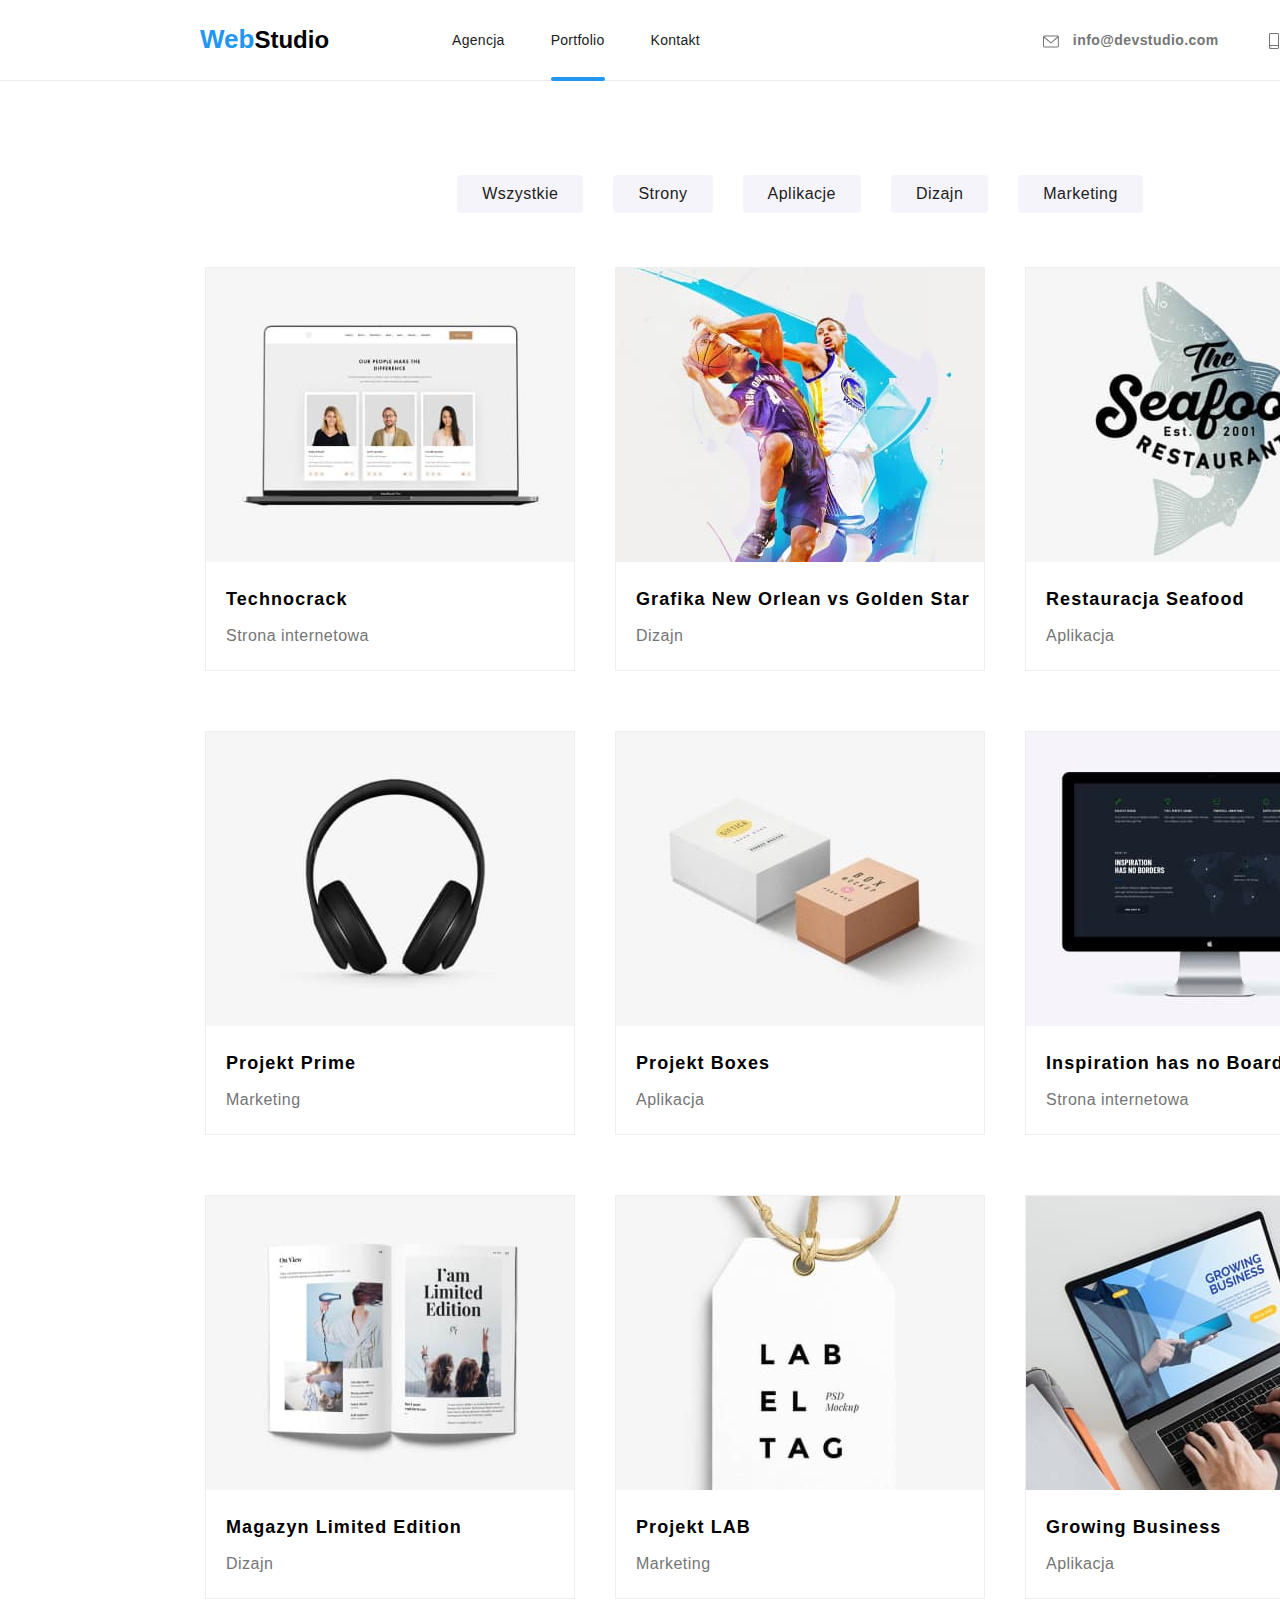
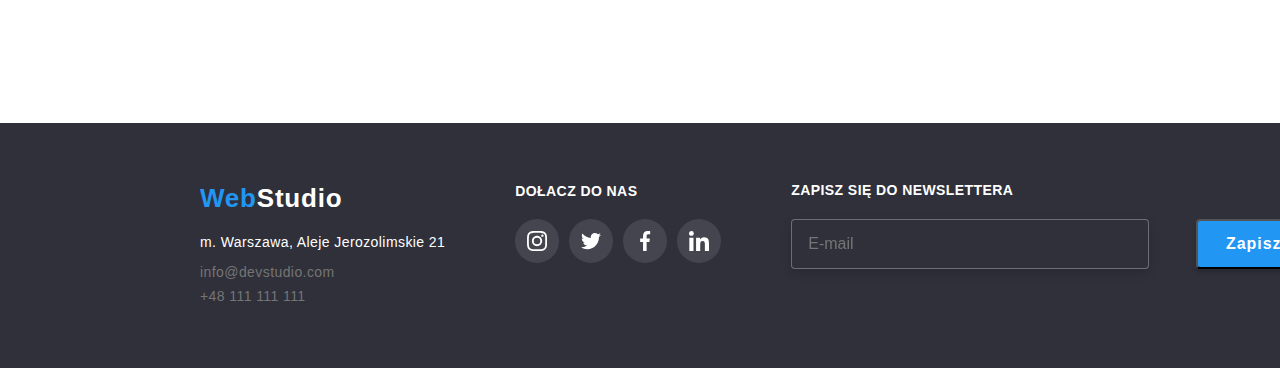
==== portfolio.html @ 66bf0274 "feat: init" ====
<!DOCTYPE html>
<html lang="en">
  <head>
    <meta charset="UTF-8" />
    <meta http-equiv="X-UA-Compatible" content="IE=edge" />
    <meta name="viewport" content="width=device-width, initial-scale=1.0" />
    <title>hw2-portfolio</title>
    <link rel="stylesheet" href="modern-normalize.min.css" />
    <link rel="stylesheet" href="./css/style.css" />
  </head>
  <body>
    <div class="border">
      <header class="container">
        <div class="logo-nav-mail">
          <div class="logo-nav">
            <h2><span class="logo">Web</span>Studio</h2>

            <nav class="nav-description">
              <a class="header-link" href="#">Agencja</a>

              <a class="header-link underline" href="./portfolio.html"
                >Portfolio</a
              >

              <a class="header-link" href="#">Kontakt</a>
            </nav>
          </div>
          <h3 class="mobile-mail">
            <a class="header-contact" href="mailto:info@devstudio.com">
              <svg class="icon-mobile" width="16" height="13">
                <use href="./images/icons.svg#icon-envelope"></use>
              </svg>

              info@devstudio.com</a
            >

            <a class="header-contact" href="tel:+48111111111">
              <svg class="icon-mobile" width="10" height="16">
                <use href="./images/icons.svg#icon-smartphone"></use>
              </svg>
              +48 111 111 111</a
            >
          </h3>
        </div>
      </header>
    </div>
    <main>
      <div class="container">
        <ul class="ul-description-2">
          <li><button class="button-link" type="button">Wszystkie</button></li>
          <li><button class="button-link" type="button">Strony</button></li>
          <li><button class="button-link" type="button">Aplikacje</button></li>
          <li><button class="button-link" type="button">Dizajn</button></li>
          <li><button class="button-link" type="button">Marketing</button></li>
        </ul>
      </div>

      <section class="container">
        <div class="portfolio-list">
          <div class="portfolio-box">
            <div class="portfolio-wrapper">
              <div class="animation">
                <div class="portfolio-overlay">
                  <p class="portfolio-text">
                    Technocrack jest popularną platformą wykorzystywaną do
                    rozpowszechniania koronawirusa. Firmy wykorzystują tę
                    platformę do celów szpiegowskich i ataków na
                    niezabezpieczone serwery konkurencji
                  </p>
                </div>
                <img
                  src="images/img-8.jpg"
                  alt="laptop with portrait of 3 people on the screen"
                  width="370"
                  height="294"
                />
              </div>
              <div class="portfolio-description">
                <h3 class="port-title">Technocrack</h3>
                <p class="port-subtitle">Strona internetowa</p>
              </div>
            </div>
          </div>

          <div class="portfolio-box">
            <div class="portfolio-wrapper">
              <div class="animation">
                <div class="portfolio-overlay">
                  <p class="portfolio-text">
                    Technocrack jest popularną platformą wykorzystywaną do
                    rozpowszechniania koronawirusa. Firmy wykorzystują tę
                    platformę do celów szpiegowskich i ataków na
                    niezabezpieczone serwery konkurencji
                  </p>
                </div>
                <img
                  src="images/img-7.jpg"
                  alt="two people playing basketball"
                  width="370"
                  height="294"
                />
              </div>
              <div class="portfolio-description">
                <h3 class="port-title">Grafika New Orlean vs Golden Star</h3>
                <p class="port-subtitle">Dizajn</p>
              </div>
            </div>
          </div>

          <div class="portfolio-box">
            <div class="portfolio-wrapper">
              <div class="animation">
                <div class="portfolio-overlay">
                  <p class="portfolio-text">
                    Technocrack jest popularną platformą wykorzystywaną do
                    rozpowszechniania koronawirusa. Firmy wykorzystują tę
                    platformę do celów szpiegowskich i ataków na
                    niezabezpieczone serwery konkurencji
                  </p>
                </div>
                <img
                  src="images/img-6.jpg"
                  alt="company logo seafood"
                  width="370"
                  height="294"
                />
              </div>
              <div class="portfolio-description">
                <h3 class="port-title">Restauracja Seafood</h3>

                <p class="port-subtitle">Aplikacja</p>
              </div>
            </div>
          </div>

          <div class="portfolio-box">
            <div class="portfolio-wrapper">
              <div class="animation">
                <div class="portfolio-overlay">
                  <p class="portfolio-text">
                    Technocrack jest popularną platformą wykorzystywaną do
                    rozpowszechniania koronawirusa. Firmy wykorzystują tę
                    platformę do celów szpiegowskich i ataków na
                    niezabezpieczone serwery konkurencji
                  </p>
                </div>
                <img
                  src="images/img-5.jpg"
                  alt="headphones"
                  width="370"
                  height="294"
                />
              </div>
              <div class="portfolio-description">
                <h3 class="port-title">Projekt Prime</h3>
                <p class="port-subtitle">Marketing</p>
              </div>
            </div>
          </div>
          <div class="portfolio-box">
            <div class="portfolio-wrapper">
              <div class="animation">
                <div class="portfolio-overlay">
                  <p class="portfolio-text">
                    Technocrack jest popularną platformą wykorzystywaną do
                    rozpowszechniania koronawirusa. Firmy wykorzystują tę
                    platformę do celów szpiegowskich i ataków na
                    niezabezpieczone serwery konkurencji
                  </p>
                </div>
                <img
                  src="images/img-4.jpg"
                  alt="Two boxes"
                  width="370"
                  height="294"
                />
              </div>
              <div class="portfolio-description">
                <h3 class="port-title">Projekt Boxes</h3>
                <p class="port-subtitle">Aplikacja</p>
              </div>
            </div>
          </div>

          <div class="portfolio-box">
            <div class="portfolio-wrapper">
              <div class="animation">
                <div class="portfolio-overlay">
                  <p class="portfolio-text">
                    Technocrack jest popularną platformą wykorzystywaną do
                    rozpowszechniania koronawirusa. Firmy wykorzystują tę
                    platformę do celów szpiegowskich i ataków na
                    niezabezpieczone serwery konkurencji
                  </p>
                </div>
                <img
                  src="images/img-3.jpg"
                  alt="desktop"
                  width="370"
                  height="294"
                />
              </div>
              <div class="portfolio-description">
                <h3 class="port-title">Inspiration has no Boarders</h3>
                <p class="port-subtitle">Strona internetowa</p>
              </div>
            </div>
          </div>

          <div class="portfolio-box">
            <div class="portfolio-wrapper">
              <div class="animation">
                <div class="portfolio-overlay">
                  <p class="portfolio-text">
                    Technocrack jest popularną platformą wykorzystywaną do
                    rozpowszechniania koronawirusa. Firmy wykorzystują tę
                    platformę do celów szpiegowskich i ataków na
                    niezabezpieczone serwery konkurencji
                  </p>
                </div>
                <img
                  src="images/img-2.jpg"
                  alt="Newspaper"
                  width="370"
                  height="294"
                />
              </div>
              <div class="portfolio-description">
                <h3 class="port-title">Magazyn Limited Edition</h3>
                <p class="port-subtitle">Dizajn</p>
              </div>
            </div>
          </div>

          <div class="portfolio-box">
            <div class="portfolio-wrapper">
              <div class="animation">
                <div class="portfolio-overlay">
                  <p class="portfolio-text">
                    Technocrack jest popularną platformą wykorzystywaną do
                    rozpowszechniania koronawirusa. Firmy wykorzystują tę
                    platformę do celów szpiegowskich i ataków na
                    niezabezpieczone serwery konkurencji
                  </p>
                </div>
                <img
                  src="images/img.jpg"
                  alt="Label"
                  width="370"
                  height="294"
                />
              </div>
              <div class="portfolio-description">
                <h3 class="port-title">Projekt LAB</h3>
                <p class="port-subtitle">Marketing</p>
              </div>
            </div>
          </div>

          <div class="portfolio-box">
            <div class="portfolio-wrapper">
              <div class="animation">
                <div class="portfolio-overlay">
                  <p class="portfolio-text">
                    Technocrack jest popularną platformą wykorzystywaną do
                    rozpowszechniania koronawirusa. Firmy wykorzystują tę
                    platformę do celów szpiegowskich i ataków na
                    niezabezpieczone serwery konkurencji
                  </p>
                </div>
                <img
                  src="images/img9.jpg"
                  alt="hands typing on laptop"
                  width="370"
                  height="294"
                />
              </div>
              <div class="portfolio-description">
                <h3 class="port-title">Growing Business</h3>
                <p class="port-subtitle">Aplikacja</p>
              </div>
            </div>
          </div>
        </div>
      </section>
    </main>

    <footer class="footer-description">
      <div class="container">
        <div class="footer-blocks">
          <div>
            <h2 class="footer-logo">
              <span class="logo">Web</span><span class="logo2">Studio</span>
            </h2>

            <address class="adres-description">
              m. Warszawa, Aleje Jerozolimskie 21
            </address>
            <ul class="footer-contact">
              <li>
                <a class="header-contact" href="mailto:info@devstudio.com"
                  >info@devstudio.com</a
                >
              </li>

              <li>
                <a class="header-contact" href="tel:+48111111111"
                  >+48 111 111 111</a
                >
              </li>
            </ul>
          </div>

          <div>
            <p class="footer-social-description">DOŁACZ DO NAS</p>
            <ul class="footer-social-item">
              <li class="footer-social-link">
                <svg width="20px" height="20px">
                  <use href="./images/icons.svg#icon-instagram-2-2"></use>
                </svg>
              </li>
              <li class="footer-social-link">
                <svg width="20px" height="20px">
                  <use href="./images/icons.svg#icon-twitter-1-2"></use>
                </svg>
              </li>
              <li class="footer-social-link">
                <svg width="20px" height="20px">
                  <use href="./images/icons.svg#icon-facebook-1-2"></use>
                </svg>
              </li>
              <li class="footer-social-link">
                <svg width="20px" height="20px">
                  <use href="./images/icons.svg#icon-linkedin-1-2"></use>
                </svg>
              </li>
            </ul>
          </div>
          <div class=" footer-newsletter">
            <form>
              <label>
                <h3 class="footer-title">Zapisz się do newslettera</h3>
                <input class="footer-input" type="text" name="username" placeholder="E-mail" required/>
          
              </label>
              <button class="button-footer" type="submit" >Zapisz się
                <svg class="button-icon-send" width="24" height="24">
                  <use href="./images/icons.svg#icon-icon-send"></use>
                </svg>
              </button>
            </form>
          </div>
        </div>
      </div>
    </footer>
  </body>
</html>
---- css/style.css ----
* {
  margin: 0;
  padding: 0;
}

 {
  box-sizing: border-box;
  margin: 0;
  padding: 0;
}

:root {
  --main-blue: #2196f3;

  --paragraph-description: #757575;
  --font-black: #212121;
  --white: #ffffff;
  --lorem-icon: #f5f4fa;
  --social-icon: #afb1b8;
}

body {
  background: #ffffff;
  font-family: "Roboto", sans-serif;
  width: 1600px;
  margin: 0 auto;
}

.logo {
  color: var(--main-blue);
  font-weight: 700;
  font-size: 26px;
  font-family: "Raleway", sans-serif;
}
.logo2 {
  color: #ffffff;
  font: "Raleway", sans-serif;
  font-weight: 700;
  font-size: 26px;
}
.nav-description {
  color: var(--font-black);
  font-size: 14px;
  font-weight: 500;
  display: flex;
  justify-content: space-between;
  gap: 46px;
  margin-left: 93px;
}
.logo-nav {
  justify-content: space-between;
  align-items: center;
  gap: 30px;
  display: flex;
  padding-top: 25px;
  padding-bottom: 25px;
}

.logo-nav-mail {
  display: flex;
  justify-content: space-between;
  align-items: center;
}
.border {
  border-bottom: 1px solid;
  border-color: #ececec;
}

.mobile-mail {
  justify-content: flex-start;
  align-items: center;
  display: flex;
  gap: 50px;
}

.icon-mobile {
  fill: currentColor;
  margin-right: 10px;
  display: inline-block;
  vertical-align: middle;
  transition: background-color 250ms cubic-bezier(0.4, 0, 0.2, 1),
    color 250ms cubic-bezier(0.4, 0, 0.2, 1);
}

.main-description {
  background: #2f303a;
  text-align: center;
  padding: 200px 0;
  max-width: 1600px;
  margin: 0;
  background-image: linear-gradient(
      rgba(47, 48, 58, 0.4),
      rgba(47, 48, 58, 0.4)
    ),
    url(../images/photo-background.jpg);
}

.text-main {
  color: #ffffff;
  font-weight: 900;
  font-size: 44px;
  line-height: 1.36;
  text-align: center;
  letter-spacing: 0.06em;
  text-transform: uppercase;

  margin: 0 auto;
  margin-bottom: 30px;
}

.button-description {
  background-color: #2196f3;
  color: #ffffff;
  font-weight: 700;
  font-size: 16px;
  line-height: 1.88;
  cursor: pointer;
  letter-spacing: 0.06em;
  text-align: center;
  border: none;
  border-radius: 4px;

  box-shadow: 0px 4px 4px rgba(0, 0, 0, 0.15);
  width: 200px;
  height: 50px;
  transition: background-color 250ms cubic-bezier(0.4, 0, 0.2, 1),
    color 250ms cubic-bezier(0.4, 0, 0.2, 1);
}

.button-description:hover,
.button-description:focus {
  background-color: #f5f4fa;
  color: #212121;
}

section {
  padding-top: 94px;
  padding-bottom: 94px;
}

.container {
  width: 1200px;
  margin: 0 auto;
}

.feature-icons {
  width: 270px;
  height: 120px;
  background-color: var(--lorem-icon);
  border-radius: 4px;
  display: flex;
  align-items: center;
  justify-content: center;
  margin-bottom: 30px;
}
.lorem-ipsum-description {
  color: var(--paragraph-description);

  font-size: 14px;
  letter-spacing: 0.03em;
  line-height: 1.7;
  margin-top: 0;
  margin-bottom: 0;
}

.lorem-ipsum {
  color: var(--font-black);
  font-weight: 700;
  font-size: 16px;
  letter-spacing: 0.03em;
  line-height: 1.1;
  margin-top: 0;
  margin-bottom: 10px;
}

.what-we-do {
  list-style: none;
  display: flex;
  justify-content: space-around;
  gap: 30px;
  margin: 0 auto;
  padding: 0;
}

.what-we-do-title {
  text-align: center;
  color: var(--font-black);
  font-weight: 700;
  font-size: 36px;
  margin-top: 94px;
  margin-bottom: 50px;
}

.what-we-do-description {
  position: absolute;
  top: 224px;
  margin: 0;
  font-size: 14px;
  line-height: 1.14;
  text-align: center;
  letter-spacing: 0.03em;
  text-transform: uppercase;
  color: #ffffff;
  width: 100%;
  padding-top: 27px;
  height: 70px;
  background-color: rgba(47, 48, 58, 0.8);
}
.what-we-do-container {
  position: relative;
}
.picture {
  display: block;
}
.button-link {
  cursor: pointer;
  font-weight: 500;
  font-size: 16px;
  line-height: 1.62;
  text-align: center;
  letter-spacing: 0.03em;
  background: #f5f4fa;
  border-radius: 4px;
  color: var(--font-black);
  border: #f5f4fa;
  padding: 6px 25px;
}

.button-link:hover,
.button-link:focus {
  background: #2196f3;
  color: #ffffff;
  border-radius: 4px;
  box-shadow: 0px;
  box-shadow: 0px 4px 4px rgba(0, 0, 0, 0.25);
}

.header-link {
  color: #212121;
  font-weight: 500;
  font-size: 14px;
  letter-spacing: 0.02em;
  line-height: 1.2;
  transition: color 250ms cubic-bezier(0.4, 0, 0.2, 1);
}
a {
  text-decoration: none;
}
.header-link:hover {
  color: #2196f3;
  transition-duration: 250ms;
  transition-timing-function: cubic-bezier(0.4, 0, 0.2, 1);
}

.underline {
  position: relative;
}

.underline::after {
  position: absolute;
  content: "";
  top: 45px;
  left: 0;
  width: 100%;
  height: 4px;
  border-radius: 4px;
  background-color: rgba(33, 150, 243, 1);
}

.header-contact {
  color: #757575;
  font-size: 14px;
  letter-spacing: 0.03em;
  line-height: 24px;
}
.header-contact:hover {
  color: #2196f3;
  transition-duration: 250ms;
  transition-timing-function: cubic-bezier(0.4, 0, 0.2, 1);
}

.our-team {
  background-color: #f5f4fa;
  align-items: center;
}
.team-title {
  margin-top: 30px;
  margin-bottom: 10px;
}

.team-description {
  color: var(--font-black);
  font-size: 36px;
  font-weight: 700;
  text-align: center;
  line-height: 1;
  letter-spacing: 0.03em;
  margin-bottom: 50px;
}
.person-box {
  text-align: center;
  background-color: var(--white);
  height: 428px;
  width: 270px;
  border-radius: 0 0 4 4;
  box-shadow: 0px 1px 3px rgba(0, 0, 0, 0.12), 0px 1px 1px rgba(0, 0, 0, 0.14),
    0px 2px 1px rgba(0, 0, 0, 0.2);
  border-radius: 1%;
  margin-top: 10px;
}

.ul-description {
  list-style: none;
  display: flex;
  gap: 30px;
  justify-content: center;
  
}

.ul-description-2 {
  list-style: none;
  display: flex;
  gap: 30px;
  justify-content: center;
  margin-top:94px;
  
}


.social-icon {
  display: flex;
  justify-content: center;
  align-items: center;
  gap: 15px;
  margin: 30px;
  fill: var(--social-icon);
  margin-top: 16px;
}

.social-icon-single {
  width: 44px;
  height: 44px;
  margin-bottom: 10px;
  padding: 10px;
  cursor: pointer;
}

.social-icon-single:hover {
  background-color: var(--main-blue);
  fill: var(--white);
  border-radius: 50px;
  transition-duration: 250ms;
  transition-timing-function: cubic-bezier(0.4, 0, 0.2, 1);
}

.clients-icon {
  width: 170px;
  height: 92px;
  border: 1px solid currentColor;
  color: var(--social-icon);
  fill: currentColor;
  border-radius: 4px;
  display: flex;
  justify-content: center;
  align-items: center;
}
.clients-icon:hover {
  border-color: var(--main-blue);
  fill: var(--main-blue);
  cursor: pointer;
  transition-duration: 250ms;
  transition-timing-function: cubic-bezier(0.4, 0, 0.2, 1);
}

.logo-description {
  list-style: none;
  display: flex;
  gap: 30px;
  padding: 0px 215px 0px 215px;
}

.footer-description {
  background: #2f303a;
  padding-top: 60px;
  padding-bottom: 60px;
}

.adres-description {
  color: #ffffff;
  font-size: 14px;
  letter-spacing: 0.03em;
  font-style: normal;
  line-height: 1.2;
  margin-top: 20px;
  margin-bottom: 0;
}
.footer-contact {
  list-style: none;
  margin-top: 9px;
  margin-bottom: 0;
  padding: 0;
}

.footer-logo {
  font-family: "Raleway", sans-serif;
  font-size: 26px;
  color: var(--white);
  letter-spacing: 0.03em;
  line-height: 1.2;
  margin-top: 0;
  margin-bottom: 0;
}
.footer-social-description {
  color: var(--white);
  font-size: 14px;
  line-height: 16px;
  letter-spacing: 0.03em;
  font-weight: 700;
  text-align: left;
}
.footer-blocks {
  display: flex;
  gap: 70px;
}
.footer-social-item {
  list-style: none;
  display: flex;
  gap: 10px;
  padding: 0;
  margin-top: 20px;
}
.footer-social-link {
  width: 44px;
  height: 44px;
  cursor: pointer;
  fill: var(--white);
  border-radius: 50%;
  background-color: rgba(255, 255, 255, 0.1);
  margin-bottom: 12px;
  padding: 12px;
}

.footer-social-link:hover {
  background-color: var(--main-blue);
  border-radius: 50px;
  transition-duration: 250ms;
  transition-timing-function: cubic-bezier(0.4, 0, 0.2, 1);
}

.portfolio-list {
  display: flex;
  align-items: center;
  flex-wrap: wrap;
  gap: 30px;
  justify-content: center;
  margin-left: 0;
  margin-top: -40px;
}

.portfolio-box {
  background-color: var(--white);
  border: solid 1px;
  border-color: #eeeeee;
  margin: 0 auto;
  height: 404px;
  width: 370px;
  margin-bottom: 30px;
  transition-duration: 250ms;
  transition-timing-function: cubic-bezier(0.4, 0, 0.2, 1);
}
.portfolio-box:hover,
.portfolio-box:focus {
  box-shadow: 0px 1px 1px rgba(0, 0, 0, 0.12), 0px 4px 4px rgba(0, 0, 0, 0.06),
    1px 4px 6px rgba(0, 0, 0, 0.16);
  cursor: pointer;
}

.portfolio-description {
  padding-left: 20px;
}
.portfolio-text {
  font-weight: 400;
  font-size: 18px;
  line-height: 28px;
  letter-spacing: 0.03em;
  color: #ffffff;
  padding: 49px 45px 49px 24px;
}

.portfolio-overlay {
  position: absolute;
  width: 370px;
  height: 294px;
  background-color: #2196f3e6;
  bottom: 0;
  transform: translateY(100%);
  transition-duration: 250ms;
  transition-timing-function: cubic-bezier(0.4, 0, 0.2, 1);
}

.port-title {
  margin-top: 15px;
  font-weight: 700px;
  font-size: 18px;
  line-height: 36px;
  letter-spacing: 0.06em;
}

.port-subtitle {
  margin-top: 4px;
  color: var(--paragraph-description);
  font-size: 16px;
  line-height: 30px;
  letter-spacing: 0.03em;
}

.animation {
  position: relative;
  overflow: hidden;
}

.portfolio-wrapper:hover .portfolio-overlay {
  transform: translateY(0);
}

.backdrop {
  position: fixed;
  top: 0;
  left: 0;
  right: 0;
  bottom: 0;
  background-color: rgba(0, 0, 0, 0.2);
  cursor: not-allowed;
  display: flex;
  visibility: visible;
  opacity: 1;
  transform: scale(1);
  transition-property: visibility, opacity, transform;
  transition-duration: 250ms;
  transition-timing-function: cubic-bezier (0.4, 0, 0.2, 1);
}

/* modal window=============================*/

.form-window{
  padding-left: 40px;
  padding-right: 40px;

}

.modal {
  width: 528px;
  height: 581px;
  background-color: #ffffff;
  margin: auto;
  position:absolute;
  left: 50%;
  top: 50%;
  transform: translate(-50%, -50%);
  border-radius: 4px;
  box-shadow: 0px 1px 3px rgba(0, 0, 0, 0.12), 0px 1px 1px rgba(0, 0, 0, 0.14),
  0px 2px 1px rgba(0, 0, 0, 0.2);
}

.button-modal {
  border-radius: 50px;
  width: 30px;
  height: 30px;
  border: 1px solid rgba(0, 0, 0, 0.1);
  background-color: #ffffff;
  cursor: pointer;
  padding: 5px;
  margin: 8px 8px 0 0;
  position: absolute;
  inset: 0 0 auto auto;
  
}
.is-hidden {
  pointer-events: none;
  visibility: hidden;
  opacity: 0;
  transform: scale(0);
}




.form-title {
  font-weight: 700;
  font-size: 20px;
  line-height: 1.15;
  text-align: center;
  letter-spacing: 0.03em;
  color: var(--font-black);
  margin-top: 40px;
  margin-bottom: 12px;
}
.form-subtitle {
  display: flex;
  flex-direction: column;
  font-size: 12px;
  line-height: 1.17;
  letter-spacing: 0.01em;
  margin-bottom: 10px;
  color: rgba(117, 117, 117, 1);
}
.input-style {
  display: block;
  position: relative;
  margin-top: 4px;
  transition-property: fill;
  transition-duration: 250ms;
  transition-timing-function: cubic-bezier (0.4, 0, 0.2, 1);
}
.window-style {
  display: block;
  width: 100%;
  height: 40px;
  padding-top: 11px;
  padding-bottom: 11px;
  padding-left: 42px;
  
  border: 1px solid rgba(33, 33, 33, 0.2);
  border-radius: 4px;
  transition-property: border-color;
    transition-duration: 250ms;
  transition-timing-function: cubic-bezier (0.4, 0, 0.2, 1);
  outline: transparent;

}


.input-style:focus-within,
.window-style:focus-within{
  fill:var(--main-blue);
  border-color: var(--main-blue);
}

.window-icon-style{
position: absolute;
fill: var(--font-black);
transform: translateY(-50%);
top: 50%;
left:13px;
}



.window-style:focus+.window-icon-style {
  fill: var(--main-blue);
  transition-property: fill;
  transition-duration: 250ms;
  transition-timing-function: cubic-bezier (0.4, 0, 0.2, 1);
}

.comment{
  width:100%;
  height: 120px;
  padding: 12px 16px;
  margin-top: 4px;
  color: rgba(117, 117, 117, 0.5);
  resize: none;

}
.comment::placeholder{
  font-size: 12px;
  line-height: 1.17;
  letter-spacing: 0.01em;
  color: rgba(117, 117, 117, 0.5);
}

.modal-window-button{
  font-weight: 700;
  font-size: 16px;
  line-height: 1.88;
  letter-spacing: 0.06em;
  color:var(--white);
    background-color: var(--main-blue);
padding: 10px 76px;

box-shadow: 0px 4px 4px rgba(0, 0, 0, 0.15);
border-radius: 4px;

}

.checkbox-window{
  display: block;
  margin-bottom: 30px;
  font-size: 14px;
  line-height: 1.71;
  letter-spacing: 0.03em;
  color:grey;
  text-align: center;
  cursor:pointer;

}

.checkbox-input{
  appearance: none;
  position: absolute;

}

.checkbox-icon{
  display: inline-block;
  border: 2px solid black;
  border-radius: 2px;
  vertical-align: sub;
  transition-property:background-color, border-color;
  transition-duration: 250ms;
  transition-timing-function: cubic-bezier (0.4, 0, 0.2, 1);

}

.checkbox-pic{
  display: block;
  width: 16px;
  height: 15px;
  fill: var(--white);

}
 .checkbox-agreement{
  display:inline;
  margin-left: 8px;

 }
  .underline-link{
    color:var(--main-blue);
    text-decoration: underline;
  }

  .checkbox-input:checked + .checkbox-icon{
    background-color: var(--main-blue);
    border-color: var(--main-blue);
  }

  .button-position{
    text-align: center;

  }

  /*footer window =============*/





 .footer-title{
  display:flex;
  flex-direction: column;
  margin-bottom: 20px;
  margin-right: 77px;
  font-weight: 700;
  font-size: 14px;
  line-height: 1.14;
  letter-spacing: 0.03em;
  text-transform: uppercase;
  color:var(--white);

 }

 .footer-input{
  box-sizing: border-box;
  width: 358px;
  height: 50px;
  border: 1px solid rgba(255, 255, 255, 0.3);
  padding-left: 16px;
  filter: drop-shadow(0px 4px 4px rgba(0, 0, 0, 0.15));
  border-radius: 4px;
  background: #2f303a;

 }

 .button-footer{
  width: 200px;
  height: 50px;
  font-weight: 700;
  font-size: 16px;
  line-height: 1.8;
  letter-spacing: 0.06em;
  text-align: center;
  margin-left: 12px;
  color: var(--white);
  background: var(--main-blue);
  box-shadow: 0px 4px 4px rgba(0, 0, 0, 0.15);
  border-radius: 4px;
  cursor: pointer;
  justify-content: space-between;
  align-items: center;
  margin-left: 42px;
 }

 .button-icon-send{
  fill: var(--white);
  margin-left: 24px;
  vertical-align: middle;
 }
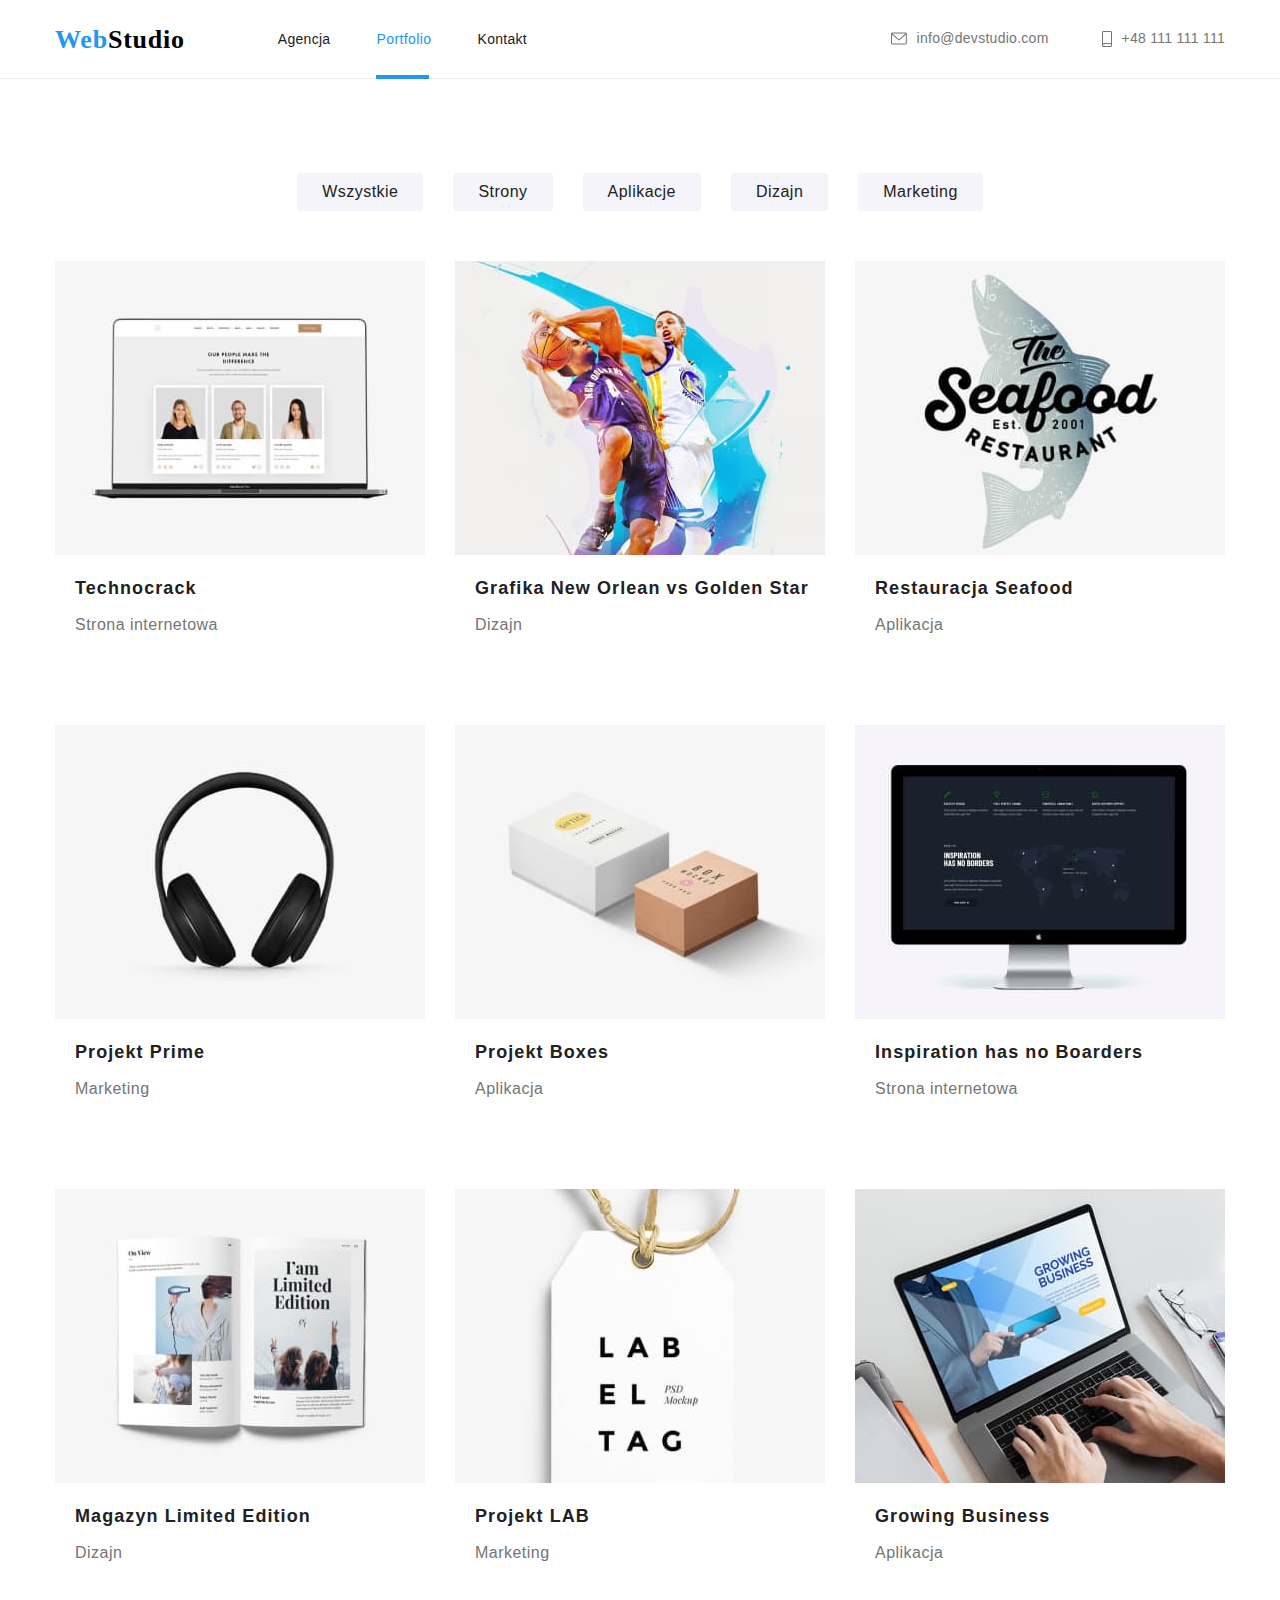
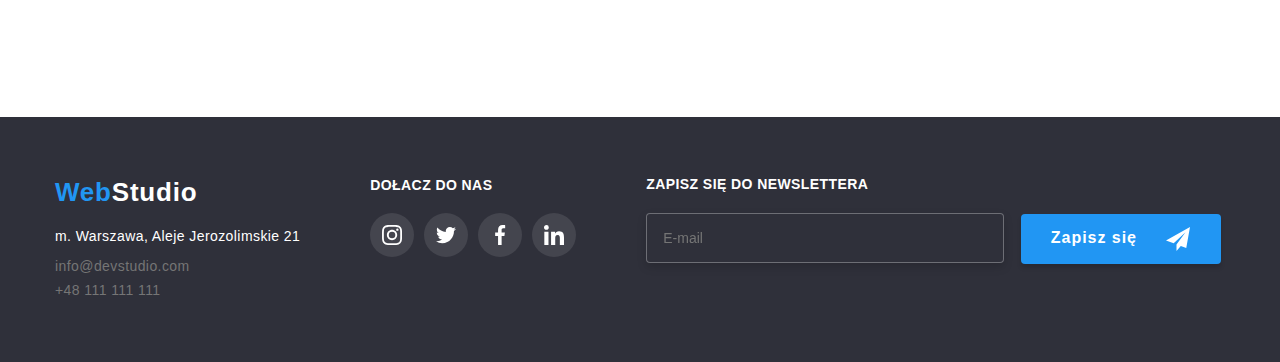
==== commit ea18e280: "fixed" ====
--- a/portfolio.html
+++ b/portfolio.html
@@ -6,62 +6,70 @@
     <meta name="viewport" content="width=device-width, initial-scale=1.0" />
     <title>hw2-portfolio</title>
     <link rel="stylesheet" href="modern-normalize.min.css" />
-    <link rel="stylesheet" href="./css/style.css" />
+    <link rel="stylesheet" href="./css/main.min.css"  />
   </head>
   <body>
-    <div class="border">
-      <header class="container">
-        <div class="logo-nav-mail">
-          <div class="logo-nav">
-            <h2><span class="logo">Web</span>Studio</h2>
-
-            <nav class="nav-description">
-              <a class="header-link" href="#">Agencja</a>
-
-              <a class="header-link underline" href="./portfolio.html"
-                >Portfolio</a
-              >
-
-              <a class="header-link" href="#">Kontakt</a>
-            </nav>
-          </div>
-          <h3 class="mobile-mail">
-            <a class="header-contact" href="mailto:info@devstudio.com">
-              <svg class="icon-mobile" width="16" height="13">
-                <use href="./images/icons.svg#icon-envelope"></use>
-              </svg>
-
-              info@devstudio.com</a
-            >
-
-            <a class="header-contact" href="tel:+48111111111">
-              <svg class="icon-mobile" width="10" height="16">
-                <use href="./images/icons.svg#icon-smartphone"></use>
-              </svg>
-              +48 111 111 111</a
-            >
-          </h3>
+   
+      <header class="header-main">
+        <div class="header-main__wrapper container">
+        <a href=".index.html" class="header-main__logo">Web<span class="header-main__logo--highlight" >Studio</span></a>
+        <nav>
+                      <ul class="header-main__nav">
+                        <li>
+                      <a class="header-main__link" href="#">Agencja</a>
+                     
+                    </li>
+                    <li>
+                      <a class="header-main__link--current" href="./portfolio.html">Portfolio</a>
+                      <div class="header-main__underscore"></div>
+                    </li>
+                    <li>
+                      <a class="header-main__link" href="#">Kontakt</a>
+                    </li>
+                    </ul>
+                    </nav>
+        <ul class="header-main__contact">
+        <li class="header-main__list">
+          <a class="header-main__item" href="mailto:info@devstudio.com">
+            <svg class="header-main__icon" width="16" height="13">
+              <use  href="./images/icons.svg#icon-envelope"></use>
+            </svg> info@devstudio.com
+          </a>
+        </li>
+        
+        <li class="header-main__list--tel">  
+                  <a class="header-main__item" href="tel:+48111111111">
+                    <svg
+                    class="header-main__icon" 
+                    width="10" height="16"
+                    ><use href="./images/icons.svg#icon-smartphone" ></use></svg>
+                    +48 111 111 111
+                  </a>  
+        </li>
+        </ul>
         </div>
-      </header>
-    </div>
+              
+              </header>
+        
+    
     <main>
-      <div class="container">
-        <ul class="ul-description-2">
-          <li><button class="button-link" type="button">Wszystkie</button></li>
-          <li><button class="button-link" type="button">Strony</button></li>
-          <li><button class="button-link" type="button">Aplikacje</button></li>
-          <li><button class="button-link" type="button">Dizajn</button></li>
-          <li><button class="button-link" type="button">Marketing</button></li>
+      <div class="container buttons">
+        <ul class="buttons__list">
+          <li><button class="buttons__link" type="button">Wszystkie</button></li>
+          <li><button class="buttons__link" type="button">Strony</button></li>
+          <li><button class="buttons__link" type="button">Aplikacje</button></li>
+          <li><button class="buttons__link" type="button">Dizajn</button></li>
+          <li><button class="buttons__link" type="button">Marketing</button></li>
         </ul>
       </div>
 
-      <section class="container">
-        <div class="portfolio-list">
-          <div class="portfolio-box">
-            <div class="portfolio-wrapper">
-              <div class="animation">
-                <div class="portfolio-overlay">
-                  <p class="portfolio-text">
+      <section class="container portfolio">
+        <div class="portfolio__list">
+          <div class="portfolio__box">
+            <div class="portfolio__wrapper">
+              <div class="portfolio__animation">
+                <div class="portfolio__overlay">
+                  <p class="portfolio__text">
                     Technocrack jest popularną platformą wykorzystywaną do
                     rozpowszechniania koronawirusa. Firmy wykorzystują tę
                     platformę do celów szpiegowskich i ataków na
@@ -75,18 +83,18 @@
                   height="294"
                 />
               </div>
-              <div class="portfolio-description">
-                <h3 class="port-title">Technocrack</h3>
-                <p class="port-subtitle">Strona internetowa</p>
-              </div>
-            </div>
-          </div>
-
-          <div class="portfolio-box">
-            <div class="portfolio-wrapper">
-              <div class="animation">
-                <div class="portfolio-overlay">
-                  <p class="portfolio-text">
+              <div class="portfolio__description">
+                <h3 class="portfolio__title">Technocrack</h3>
+                <p class="portfolio__subtitle">Strona internetowa</p>
+              </div>
+            </div>
+          </div>
+
+          <div class="portfolio__box">
+            <div class="portfolio__wrapper">
+              <div class="portfolio__animation">
+                <div class="portfolio__overlay">
+                  <p class="portfolio__text">
                     Technocrack jest popularną platformą wykorzystywaną do
                     rozpowszechniania koronawirusa. Firmy wykorzystują tę
                     platformę do celów szpiegowskich i ataków na
@@ -100,18 +108,18 @@
                   height="294"
                 />
               </div>
-              <div class="portfolio-description">
-                <h3 class="port-title">Grafika New Orlean vs Golden Star</h3>
-                <p class="port-subtitle">Dizajn</p>
-              </div>
-            </div>
-          </div>
-
-          <div class="portfolio-box">
-            <div class="portfolio-wrapper">
-              <div class="animation">
-                <div class="portfolio-overlay">
-                  <p class="portfolio-text">
+              <div class="portfolio__description">
+                <h3 class="portfolio__title">Grafika New Orlean vs Golden Star</h3>
+                <p class="portfolio__subtitle">Dizajn</p>
+              </div>
+            </div>
+          </div>
+
+          <div class="portfolio__box">
+            <div class="portfolio__wrapper">
+              <div class="portfolio__animation">
+                <div class="portfolio__overlay">
+                  <p class="portfolio__text">
                     Technocrack jest popularną platformą wykorzystywaną do
                     rozpowszechniania koronawirusa. Firmy wykorzystują tę
                     platformę do celów szpiegowskich i ataków na
@@ -125,19 +133,19 @@
                   height="294"
                 />
               </div>
-              <div class="portfolio-description">
-                <h3 class="port-title">Restauracja Seafood</h3>
-
-                <p class="port-subtitle">Aplikacja</p>
-              </div>
-            </div>
-          </div>
-
-          <div class="portfolio-box">
-            <div class="portfolio-wrapper">
-              <div class="animation">
-                <div class="portfolio-overlay">
-                  <p class="portfolio-text">
+              <div class="portfolio__description">
+                <h3 class="portfolio__title">Restauracja Seafood</h3>
+
+                <p class="portfolio__subtitle">Aplikacja</p>
+              </div>
+            </div>
+          </div>
+
+          <div class="portfolio__box">
+            <div class="portfolio__wrapper">
+              <div class="portfolio__animation">
+                <div class="portfolio__overlay">
+                  <p class="portfolio__text">
                     Technocrack jest popularną platformą wykorzystywaną do
                     rozpowszechniania koronawirusa. Firmy wykorzystują tę
                     platformę do celów szpiegowskich i ataków na
@@ -151,17 +159,17 @@
                   height="294"
                 />
               </div>
-              <div class="portfolio-description">
-                <h3 class="port-title">Projekt Prime</h3>
-                <p class="port-subtitle">Marketing</p>
-              </div>
-            </div>
-          </div>
-          <div class="portfolio-box">
-            <div class="portfolio-wrapper">
-              <div class="animation">
-                <div class="portfolio-overlay">
-                  <p class="portfolio-text">
+              <div class="portfolio__description">
+                <h3 class="portfolio__title">Projekt Prime</h3>
+                <p class="portfolio__subtitle">Marketing</p>
+              </div>
+            </div>
+          </div>
+          <div class="portfolio__box">
+            <div class="portfolio__wrapper">
+              <div class="portfolio__animation">
+                <div class="portfolio__overlay">
+                  <p class="portfolio__text">
                     Technocrack jest popularną platformą wykorzystywaną do
                     rozpowszechniania koronawirusa. Firmy wykorzystują tę
                     platformę do celów szpiegowskich i ataków na
@@ -175,18 +183,18 @@
                   height="294"
                 />
               </div>
-              <div class="portfolio-description">
-                <h3 class="port-title">Projekt Boxes</h3>
-                <p class="port-subtitle">Aplikacja</p>
-              </div>
-            </div>
-          </div>
-
-          <div class="portfolio-box">
-            <div class="portfolio-wrapper">
-              <div class="animation">
-                <div class="portfolio-overlay">
-                  <p class="portfolio-text">
+              <div class="portfolio__description">
+                <h3 class="portfolio__title">Projekt Boxes</h3>
+                <p class="portfolio__subtitle">Aplikacja</p>
+              </div>
+            </div>
+          </div>
+
+          <div class="portfolio__box">
+            <div class="portfolio__wrapper">
+              <div class="portfolio__animation">
+                <div class="portfolio__overlay">
+                  <p class="portfolio__text">
                     Technocrack jest popularną platformą wykorzystywaną do
                     rozpowszechniania koronawirusa. Firmy wykorzystują tę
                     platformę do celów szpiegowskich i ataków na
@@ -200,18 +208,18 @@
                   height="294"
                 />
               </div>
-              <div class="portfolio-description">
-                <h3 class="port-title">Inspiration has no Boarders</h3>
-                <p class="port-subtitle">Strona internetowa</p>
-              </div>
-            </div>
-          </div>
-
-          <div class="portfolio-box">
-            <div class="portfolio-wrapper">
-              <div class="animation">
-                <div class="portfolio-overlay">
-                  <p class="portfolio-text">
+              <div class="portfolio__description">
+                <h3 class="portfolio__title">Inspiration has no Boarders</h3>
+                <p class="portfolio__subtitle">Strona internetowa</p>
+              </div>
+            </div>
+          </div>
+
+          <div class="portfolio__box">
+            <div class="portfolio__wrapper">
+              <div class="portfolio__animation">
+                <div class="portfolio__overlay">
+                  <p class="portfolio__text">
                     Technocrack jest popularną platformą wykorzystywaną do
                     rozpowszechniania koronawirusa. Firmy wykorzystują tę
                     platformę do celów szpiegowskich i ataków na
@@ -225,18 +233,18 @@
                   height="294"
                 />
               </div>
-              <div class="portfolio-description">
-                <h3 class="port-title">Magazyn Limited Edition</h3>
-                <p class="port-subtitle">Dizajn</p>
-              </div>
-            </div>
-          </div>
-
-          <div class="portfolio-box">
-            <div class="portfolio-wrapper">
-              <div class="animation">
-                <div class="portfolio-overlay">
-                  <p class="portfolio-text">
+              <div class="portfolio__description">
+                <h3 class="portfolio__title">Magazyn Limited Edition</h3>
+                <p class="portfolio__subtitle">Dizajn</p>
+              </div>
+            </div>
+          </div>
+
+          <div class="portfolio__box">
+            <div class="portfolio__wrapper">
+              <div class="portfolio__animation">
+                <div class="portfolio__overlay">
+                  <p class="portfolio__text">
                     Technocrack jest popularną platformą wykorzystywaną do
                     rozpowszechniania koronawirusa. Firmy wykorzystują tę
                     platformę do celów szpiegowskich i ataków na
@@ -250,18 +258,18 @@
                   height="294"
                 />
               </div>
-              <div class="portfolio-description">
-                <h3 class="port-title">Projekt LAB</h3>
-                <p class="port-subtitle">Marketing</p>
-              </div>
-            </div>
-          </div>
-
-          <div class="portfolio-box">
-            <div class="portfolio-wrapper">
-              <div class="animation">
-                <div class="portfolio-overlay">
-                  <p class="portfolio-text">
+              <div class="portfolio__description">
+                <h3 class="portfolio__title">Projekt LAB</h3>
+                <p class="portfolio__subtitle">Marketing</p>
+              </div>
+            </div>
+          </div>
+
+          <div class="portfolio__box">
+            <div class="portfolio__wrapper">
+              <div class="portfolio__animation">
+                <div class="portfolio__overlay">
+                  <p class="portfolio__text">
                     Technocrack jest popularną platformą wykorzystywaną do
                     rozpowszechniania koronawirusa. Firmy wykorzystują tę
                     platformę do celów szpiegowskich i ataków na
@@ -275,9 +283,9 @@
                   height="294"
                 />
               </div>
-              <div class="portfolio-description">
-                <h3 class="port-title">Growing Business</h3>
-                <p class="port-subtitle">Aplikacja</p>
+              <div class="portfolio__description">
+                <h3 class="portfolio__title">Growing Business</h3>
+                <p class="portfolio__subtitle">Aplikacja</p>
               </div>
             </div>
           </div>
@@ -285,73 +293,90 @@
       </section>
     </main>
 
-    <footer class="footer-description">
-      <div class="container">
-        <div class="footer-blocks">
-          <div>
-            <h2 class="footer-logo">
-              <span class="logo">Web</span><span class="logo2">Studio</span>
+    <footer class="footer-main">
+      <div class="container ">
+
+
+
+        <div class="footer-main__blocks blocks">
+          <div class="blocks__contact">
+            <h2 class="blocks__title">
+              <span class="blocks__logo">Web</span><span class="blocks__logo2">Studio</span>
             </h2>
 
-            <address class="adres-description">
+            <address class="blocks__address">
               m. Warszawa, Aleje Jerozolimskie 21
             </address>
-            <ul class="footer-contact">
+            <ul class="blocks__info">
               <li>
-                <a class="header-contact" href="mailto:info@devstudio.com"
+                <a class="blocks__contact" href="mailto:info@devstudio.com"
                   >info@devstudio.com</a
                 >
               </li>
 
               <li>
-                <a class="header-contact" href="tel:+48111111111"
+                <a class="blocks__contact" href="tel:+48111111111"
                   >+48 111 111 111</a
                 >
               </li>
             </ul>
           </div>
 
-          <div>
-            <p class="footer-social-description">DOŁACZ DO NAS</p>
-            <ul class="footer-social-item">
-              <li class="footer-social-link">
+
+
+          <div class="footer-main__social social">
+            <p class="social__description">DOŁACZ DO NAS</p>
+            <ul class="social__list">
+              <li class="social__link">
                 <svg width="20px" height="20px">
                   <use href="./images/icons.svg#icon-instagram-2-2"></use>
                 </svg>
               </li>
-              <li class="footer-social-link">
+              <li class="social__link">
                 <svg width="20px" height="20px">
                   <use href="./images/icons.svg#icon-twitter-1-2"></use>
                 </svg>
               </li>
-              <li class="footer-social-link">
+              <li class="social__link">
                 <svg width="20px" height="20px">
                   <use href="./images/icons.svg#icon-facebook-1-2"></use>
                 </svg>
               </li>
-              <li class="footer-social-link">
+              <li class="social__link">
                 <svg width="20px" height="20px">
                   <use href="./images/icons.svg#icon-linkedin-1-2"></use>
                 </svg>
               </li>
             </ul>
           </div>
-          <div class=" footer-newsletter">
-            <form>
-              <label>
-                <h3 class="footer-title">Zapisz się do newslettera</h3>
-                <input class="footer-input" type="text" name="username" placeholder="E-mail" required/>
-          
-              </label>
-              <button class="button-footer" type="submit" >Zapisz się
-                <svg class="button-icon-send" width="24" height="24">
-                  <use href="./images/icons.svg#icon-icon-send"></use>
-                </svg>
-              </button>
-            </form>
-          </div>
-        </div>
-      </div>
+     
+     
+<div class="newsletter">
+  <form>
+    <label>
+      <h3 class="newsletter__title">Zapisz się do newslettera</h3>
+      <input class="newsletter__input" type="text" name="username" placeholder="E-mail" required/>
+
+    </label>
+    <button class="newsletter__button" type="submit" >Zapisz się
+      <svg class="newsletter__send" width="24" height="24">
+        <use href="./images/icons.svg#icon-icon-send"></use>
+      </svg>
+    </button>
+  </form>
+</div>
+</div>
+
+</div>
+
+
+
+
+
+
+
+
+
     </footer>
   </body>
 </html>
--- a/css/main.min.css
+++ b/css/main.min.css
@@ -0,0 +1 @@
+.header-main{border-bottom:1px solid #ececec}.header-main__wrapper{display:-webkit-box;display:-ms-flexbox;display:flex;-webkit-box-align:center;-ms-flex-align:center;align-items:center}.header-main__logo{color:#2196f3;font-family:Raleway;font-weight:700;font-size:26px;line-height:1.2;letter-spacing:.03em}.header-main__logo--highlight{color:#000}.header-main__nav{display:-webkit-box;display:-ms-flexbox;display:flex;-webkit-column-gap:46px;-moz-column-gap:46px;column-gap:46px;padding:31px 0}.header-main__link{color:#212121;font-weight:500;font-size:14px;line-height:1.1;letter-spacing:.02em;-webkit-transition:color 250ms cubic-bezier(0.4, 0, 0.2, 1);transition:color 250ms cubic-bezier(0.4, 0, 0.2, 1)}.header-main__link--current{color:#2196f3}.header-main__link:hover,.header-main__link:focus{color:#2196f3}.header-main__underscore{position:relative;background:#2196f3;top:28px;border-radius:2px}.header-main__underscore::after{content:"";display:block;position:absolute;width:53px;height:4px;background-color:#2196f3}.header-main__underscore--portfolio{position:relative;background:#2196f3;top:20px;border-radius:2px}.header-main__underscore--portfolio::after{content:"";display:block;position:absolute;width:58px;height:4px;background-color:#2196f3}.header-main__contact{display:-webkit-box;display:-ms-flexbox;display:flex;margin-left:auto;gap:50px}.header-main__list{width:161px;height:16px}.header-main__item{color:#757575;font-size:14px;line-height:1.1;font-weight:500;letter-spacing:.02em;display:-webkit-box;display:-ms-flexbox;display:flex;-webkit-box-align:center;-ms-flex-align:center;align-items:center;-webkit-transition:color 250ms cubic-bezier(0.4, 0, 0.2, 1);transition:color 250ms cubic-bezier(0.4, 0, 0.2, 1)}.header-main__item:hover,.header-main__item:focus{color:#2196f3}.header-main__icon{fill:currentColor;margin-right:10px}.header-main__list--tel{height:16px}.menu{background:#2f303a;text-align:center;padding:200px 0;max-width:1600px;margin:0;background-image:-webkit-gradient(linear, left top, left bottom, from(rgba(47, 48, 58, 0.4)), to(rgba(47, 48, 58, 0.4))),url(../images/photo-background.jpg);background-image:linear-gradient(rgba(47, 48, 58, 0.4), rgba(47, 48, 58, 0.4)),url(../images/photo-background.jpg)}.menu__text{color:#fff;font-weight:900;font-size:44px;line-height:1.36;text-align:center;letter-spacing:.06em;text-transform:uppercase;margin:0 auto;margin-bottom:30px}.menu__button{background-color:#2196f3;color:#fff;font-weight:700;font-size:16px;line-height:1.88;cursor:pointer;letter-spacing:.06em;text-align:center;border:none;border-radius:4px;-webkit-box-shadow:0px 4px 4px rgba(0,0,0,.15);box-shadow:0px 4px 4px rgba(0,0,0,.15);width:200px;height:50px;-webkit-transition:background-color 250ms cubic-bezier(0.4, 0, 0.2, 1),color 250ms cubic-bezier(0.4, 0, 0.2, 1);transition:background-color 250ms cubic-bezier(0.4, 0, 0.2, 1),color 250ms cubic-bezier(0.4, 0, 0.2, 1)}.menu__button:hover,.menu__button:focus{background-color:#f5f4fa;color:#212121}.backdrop{position:fixed;top:0;left:0;right:0;bottom:0;background-color:rgba(0,0,0,.2);cursor:not-allowed;display:-webkit-box;display:-ms-flexbox;display:flex;visibility:visible;opacity:1;-webkit-transform:scale(1);transform:scale(1);-webkit-transition-property:visibility,opacity,-webkit-transform;transition-property:visibility,opacity,-webkit-transform;transition-property:visibility,opacity,transform;transition-property:visibility,opacity,transform,-webkit-transform;-webkit-transition-duration:250ms;transition-duration:250ms;-webkit-transition-timing-function:cubic-bezier .4,0,.2,1;transition-timing-function:cubic-bezier .4,0,.2,1}.is-hidden{pointer-events:none;visibility:hidden;opacity:0;-webkit-transform:scale(0);transform:scale(0)}.modal{width:528px;height:581px;background-color:#fff;margin:auto;position:absolute;left:50%;top:50%;-webkit-transform:translate(-50%, -50%);transform:translate(-50%, -50%);border-radius:4px;-webkit-box-shadow:0px 1px 3px rgba(0,0,0,.12),0px 1px 1px rgba(0,0,0,.14),0px 2px 1px rgba(0,0,0,.2);box-shadow:0px 1px 3px rgba(0,0,0,.12),0px 1px 1px rgba(0,0,0,.14),0px 2px 1px rgba(0,0,0,.2)}.modal__button{border-radius:50px;width:30px;height:30px;border:1px solid rgba(0,0,0,.1);background-color:#fff;cursor:pointer;padding:5px;margin:8px 8px 0 0;position:absolute;inset:0 0 auto auto}.form{padding-left:40px;padding-right:40px}.form__title{font-weight:700;font-size:20px;line-height:1.15;text-align:center;letter-spacing:.03em;color:var(--font-black);margin-top:40px;margin-bottom:12px}.form__subtitle{display:-webkit-box;display:-ms-flexbox;display:flex;-webkit-box-orient:vertical;-webkit-box-direction:normal;-ms-flex-direction:column;flex-direction:column;font-size:12px;line-height:1.17;letter-spacing:.01em;margin-bottom:10px;color:#757575}.form__style{display:block;position:relative;margin-top:4px;-webkit-transition-property:fill;transition-property:fill;-webkit-transition-duration:250ms;transition-duration:250ms;-webkit-transition-timing-function:cubic-bezier .4,0,.2,1;transition-timing-function:cubic-bezier .4,0,.2,1}.form__input{display:block;width:100%;height:40px;padding-top:11px;padding-bottom:11px;padding-left:42px;border:1px solid rgba(33,33,33,.2);border-radius:4px;-webkit-transition-property:border-color;transition-property:border-color;-webkit-transition-duration:250ms;transition-duration:250ms;-webkit-transition-timing-function:cubic-bezier .4,0,.2,1;transition-timing-function:cubic-bezier .4,0,.2,1;outline:rgba(0,0,0,0)}.form__style:focus-within,.form__input:focus-within{fill:#2196f3;border-color:#2196f3}.form__icon{position:absolute;fill:var(--font-black);-webkit-transform:translateY(-50%);transform:translateY(-50%);top:50%;left:13px}.form__input:focus+.form__icon{fill:#2196f3;-webkit-transition-property:fill;transition-property:fill;-webkit-transition-duration:250ms;transition-duration:250ms;-webkit-transition-timing-function:cubic-bezier .4,0,.2,1;transition-timing-function:cubic-bezier .4,0,.2,1}.form__comment{width:100%;height:120px;padding:12px 16px;margin-top:4px;color:rgba(117,117,117,.5);resize:none}.form .comment::-webkit-input-placeholder{font-size:12px;line-height:1.17;letter-spacing:.01em;color:rgba(117,117,117,.5)}.form .comment::-moz-placeholder{font-size:12px;line-height:1.17;letter-spacing:.01em;color:rgba(117,117,117,.5)}.form .comment:-ms-input-placeholder{font-size:12px;line-height:1.17;letter-spacing:.01em;color:rgba(117,117,117,.5)}.form .comment::-ms-input-placeholder{font-size:12px;line-height:1.17;letter-spacing:.01em;color:rgba(117,117,117,.5)}.form .comment::placeholder{font-size:12px;line-height:1.17;letter-spacing:.01em;color:rgba(117,117,117,.5)}.checkbox{display:block;margin-bottom:30px;font-size:14px;line-height:1.71;letter-spacing:.03em;color:gray;text-align:center;cursor:pointer}.checkbox__button{font-weight:700;font-size:16px;line-height:1.88;letter-spacing:.06em;color:#fff;background-color:#2196f3;padding:10px 76px;-webkit-box-shadow:0px 4px 4px rgba(0,0,0,.15);box-shadow:0px 4px 4px rgba(0,0,0,.15);border-radius:4px;margin-left:120px}.checkbox__input{-webkit-appearance:none;-moz-appearance:none;appearance:none;position:absolute}.checkbox__icon{display:inline-block;border:2px solid #000;border-radius:2px;vertical-align:sub;-webkit-transition-property:background-color,border-color;transition-property:background-color,border-color;-webkit-transition-duration:250ms;transition-duration:250ms;-webkit-transition-timing-function:cubic-bezier .4,0,.2,1;transition-timing-function:cubic-bezier .4,0,.2,1}.checkbox__picture{display:block;width:16px;height:15px;fill:#fff}.checkbox__agreement{display:inline;margin-left:8px}.checkbox__underline{color:#2196f3;text-decoration:underline}.checkbox__input:checked+.checkbox__icon{background-color:#2196f3;border-color:#2196f3}.checkbox__input:checked+.checkbox__icon__position{text-align:center}*{margin:0;padding:0;-webkit-box-sizing:border-box;box-sizing:border-box;margin:0;padding:0}body{font-family:"Roboto",sans-serif;background:#fff;color:#212121;font-size:14px;letter-spacing:.03em}img{display:block;max-width:100%;height:auto}ul,ol{list-style:none;padding-left:0;margin:0}.section{padding-top:94px;padding-bottom:94px}.container{width:1200px;margin:0 auto;padding:0 15px}address{font-style:normal}a{text-decoration:none}nav{margin-left:93px}footer{background:#2f303a;padding:60px 0}.work{padding-top:0}.advantage-list{list-style:none;display:-webkit-box;display:-ms-flexbox;display:flex;gap:30px;-webkit-box-pack:center;-ms-flex-pack:center;justify-content:center;margin-top:94px}.advantage-list__icon{width:270px;height:120px;background-color:#f5f4fa;border-radius:4px;display:-webkit-box;display:-ms-flexbox;display:flex;-webkit-box-align:center;-ms-flex-align:center;align-items:center;-webkit-box-pack:center;-ms-flex-pack:center;justify-content:center;margin-bottom:30px}.advantage-list__title{color:#212121;font-weight:700;font-size:16px;letter-spacing:.03em;line-height:1.1;margin-top:0;margin-bottom:10px}.advantage-list__text{color:#757575;font-size:14px;letter-spacing:.03em;line-height:1.7;margin-top:0;margin-bottom:0}.about__title{text-align:center;color:#212121;font-weight:700;font-size:36px;margin-top:94px;margin-bottom:50px}.about__list{list-style:none;display:-webkit-box;display:-ms-flexbox;display:flex;-ms-flex-pack:distribute;justify-content:space-around;gap:30px;margin:0 auto;padding:0}.about__wrapper{position:relative}.about__photo{display:block}.about__subtitle{position:absolute;bottom:0;margin:0;font-size:14px;line-height:1.14;text-align:center;letter-spacing:.03em;text-transform:uppercase;color:#fff;width:100%;padding-top:27px;height:70px;background-color:rgba(47,48,58,.8)}.our-team{background-color:#f5f4fa;-webkit-box-align:center;-ms-flex-align:center;align-items:center;margin-top:94px}.our-team__title{color:#212121;font-size:36px;font-weight:700;text-align:center;line-height:1;letter-spacing:.03em;padding-top:70px;padding-bottom:0}.our-team__list{list-style:none;display:-webkit-box;display:-ms-flexbox;display:flex;gap:30px;-webkit-box-pack:center;-ms-flex-pack:center;justify-content:center}.our-team__wrap{text-align:center;background-color:#fff;height:428px;width:270px;border-radius:0 0 4 4;-webkit-box-shadow:0px 1px 3px rgba(0,0,0,.12),0px 1px 1px rgba(0,0,0,.14),0px 2px 1px rgba(0,0,0,.2);box-shadow:0px 1px 3px rgba(0,0,0,.12),0px 1px 1px rgba(0,0,0,.14),0px 2px 1px rgba(0,0,0,.2);border-radius:1%;margin-top:90px;margin-bottom:94px}.our-team__subtitle{margin-top:30px;margin-bottom:10px}.our-team__icon{display:-webkit-box;display:-ms-flexbox;display:flex;-webkit-box-pack:center;-ms-flex-pack:center;justify-content:center;-webkit-box-align:center;-ms-flex-align:center;align-items:center;gap:15px;margin:30px;fill:#afb1b8;margin-top:16px}.our-team__social{width:44px;height:44px;margin-bottom:10px;padding:10px;cursor:pointer}.our-team__social:hover{background-color:#2196f3;fill:#fff;border-radius:50px;-webkit-transition-duration:250ms;transition-duration:250ms;-webkit-transition-timing-function:cubic-bezier(0.4, 0, 0.2, 1);transition-timing-function:cubic-bezier(0.4, 0, 0.2, 1)}.clients__title{color:#212121;font-size:36px;font-weight:700;text-align:center;line-height:1;letter-spacing:.03em;margin-bottom:50px;padding-top:94px}.clients__logo{list-style:none;display:-webkit-box;display:-ms-flexbox;display:flex;gap:30px}.clients__icon{width:170px;height:92px;border:1px solid currentColor;color:#afb1b8;fill:currentColor;border-radius:4px;display:-webkit-box;display:-ms-flexbox;display:flex;-webkit-box-pack:center;-ms-flex-pack:center;justify-content:center;-webkit-box-align:center;-ms-flex-align:center;align-items:center}.clients__icon:hover{border-color:#2196f3;fill:#2196f3;cursor:pointer;-webkit-transition-duration:250ms;transition-duration:250ms;-webkit-transition-timing-function:cubic-bezier(0.4, 0, 0.2, 1);transition-timing-function:cubic-bezier(0.4, 0, 0.2, 1)}.footer-main{background:#2f303a;padding-top:60px;padding-bottom:60px;margin-top:94px}.footer-main__blocks{display:-webkit-box;display:-ms-flexbox;display:flex;gap:70px}.footer-main .blocks__title{font-family:"Raleway",sans-serif;font-size:26px;color:#fff;letter-spacing:.03em;line-height:1.2;margin-top:0;margin-bottom:0}.footer-main .blocks__logo{color:#2196f3;font-weight:700;font-size:26px;font-family:"Raleway",sans-serif}.footer-main .blocks__logo2{color:#fff;font:"Raleway",sans-serif;font-weight:700;font-size:26px}.footer-main .blocks__address{color:#fff;font-size:14px;letter-spacing:.03em;font-style:normal;line-height:1.2;margin-top:20px;margin-bottom:0}.footer-main .blocks__info{list-style:none;margin-top:9px;margin-bottom:0;padding:0}.footer-main .blocks__contact{color:#757575;font-size:14px;letter-spacing:.03em;line-height:24px}.footer-main .blocks .social{color:#fff;font-size:14px;line-height:16px;letter-spacing:.03em;font-weight:700;text-align:left}.footer-main .blocks .social__list{list-style:none;display:-webkit-box;display:-ms-flexbox;display:flex;gap:10px;padding:0;margin-top:20px}.footer-main .blocks .social__link{width:44px;height:44px;cursor:pointer;fill:#fff;border-radius:50%;background-color:rgba(255,255,255,.1);margin-bottom:12px;padding:12px}.footer-main .blocks .social__link:hover{background-color:#2196f3;-webkit-transition-duration:250ms;transition-duration:250ms;-webkit-transition-timing-function:cubic-bezier(0.4, 0, 0.2, 1);transition-timing-function:cubic-bezier(0.4, 0, 0.2, 1)}.footer-main .blocks .newsletter__title{display:-webkit-box;display:-ms-flexbox;display:flex;-webkit-box-orient:vertical;-webkit-box-direction:normal;-ms-flex-direction:column;flex-direction:column;margin-bottom:20px;margin-right:77px;font-weight:700;font-size:14px;line-height:1.14;letter-spacing:.03em;text-transform:uppercase;color:#fff}.footer-main .blocks .newsletter__input{-webkit-box-sizing:border-box;box-sizing:border-box;width:358px;height:50px;border:1px solid rgba(255,255,255,.3);padding-left:16px;-webkit-filter:drop-shadow(0px 4px 4px rgba(0, 0, 0, 0.15));filter:drop-shadow(0px 4px 4px rgba(0, 0, 0, 0.15));border-radius:4px;background:#2f303a}.footer-main .blocks .newsletter__button{width:200px;height:50px;font-weight:700;font-size:16px;line-height:1.8;letter-spacing:.06em;text-align:center;margin-left:12px;color:#fff;background:#2196f3;-webkit-box-shadow:0px 4px 4px rgba(0,0,0,.15);box-shadow:0px 4px 4px rgba(0,0,0,.15);border-radius:4px;cursor:pointer;-webkit-box-pack:justify;-ms-flex-pack:justify;justify-content:space-between;-webkit-box-align:center;-ms-flex-align:center;align-items:center;border:0px solid rgba(0,0,0,0)}.footer-main .blocks .newsletter__send{fill:#fff;margin-left:24px;vertical-align:middle}.buttons{padding-bottom:90px}.buttons__list{list-style:none;display:-webkit-box;display:-ms-flexbox;display:flex;gap:30px;-webkit-box-pack:center;-ms-flex-pack:center;justify-content:center;margin-top:94px}.buttons__link{cursor:pointer;font-weight:500;font-size:16px;line-height:1.62;text-align:center;letter-spacing:.03em;background:#f5f4fa;border-radius:4px;color:var(--font-black);border:#f5f4fa;padding:6px 25px}.buttons__link:hover,.buttons__link:focus{background:#2196f3;color:#fff;border-radius:4px;-webkit-box-shadow:0px;box-shadow:0px;-webkit-box-shadow:0px 4px 4px rgba(0,0,0,.25);box-shadow:0px 4px 4px rgba(0,0,0,.25)}.portfolio__list{display:-webkit-box;display:-ms-flexbox;display:flex;-webkit-box-align:center;-ms-flex-align:center;align-items:center;-ms-flex-wrap:wrap;flex-wrap:wrap;gap:30px;-webkit-box-pack:center;-ms-flex-pack:center;justify-content:center;margin-left:0;margin-top:-40px}.portfolio__box{background-color:#fff;border-color:#eee;margin:0 auto;height:404px;width:370px;margin-bottom:30px;-webkit-transition-duration:250ms;transition-duration:250ms;-webkit-transition-timing-function:cubic-bezier(0.4, 0, 0.2, 1);transition-timing-function:cubic-bezier(0.4, 0, 0.2, 1)}.portfolio__box:hover,.portfolio__box:focus{-webkit-box-shadow:0px 1px 1px rgba(0,0,0,.12),0px 4px 4px rgba(0,0,0,.06),1px 4px 6px rgba(0,0,0,.16);box-shadow:0px 1px 1px rgba(0,0,0,.12),0px 4px 4px rgba(0,0,0,.06),1px 4px 6px rgba(0,0,0,.16);cursor:pointer}.portfolio__description{padding-left:20px}.portfolio__text{font-weight:400;font-size:18px;line-height:28px;letter-spacing:.03em;color:#fff;padding:49px 45px 49px 24px}.portfolio__overlay{position:absolute;width:370px;height:294px;background-color:rgba(33,150,243,.9019607843);bottom:0;-webkit-transform:translateY(100%);transform:translateY(100%);-webkit-transition-duration:250ms;transition-duration:250ms;-webkit-transition-timing-function:cubic-bezier(0.4, 0, 0.2, 1);transition-timing-function:cubic-bezier(0.4, 0, 0.2, 1)}.portfolio__title{margin-top:15px;font-weight:700px;font-size:18px;line-height:36px;letter-spacing:.06em}.portfolio__subtitle{margin-top:4px;color:#757575;font-size:16px;line-height:30px;letter-spacing:.03em}.portfolio__animation{position:relative;overflow:hidden}.portfolio__wrapper:hover .portfolio__overlay{-webkit-transform:translateY(0);transform:translateY(0)}/*# sourceMappingURL=main.min.css.map */